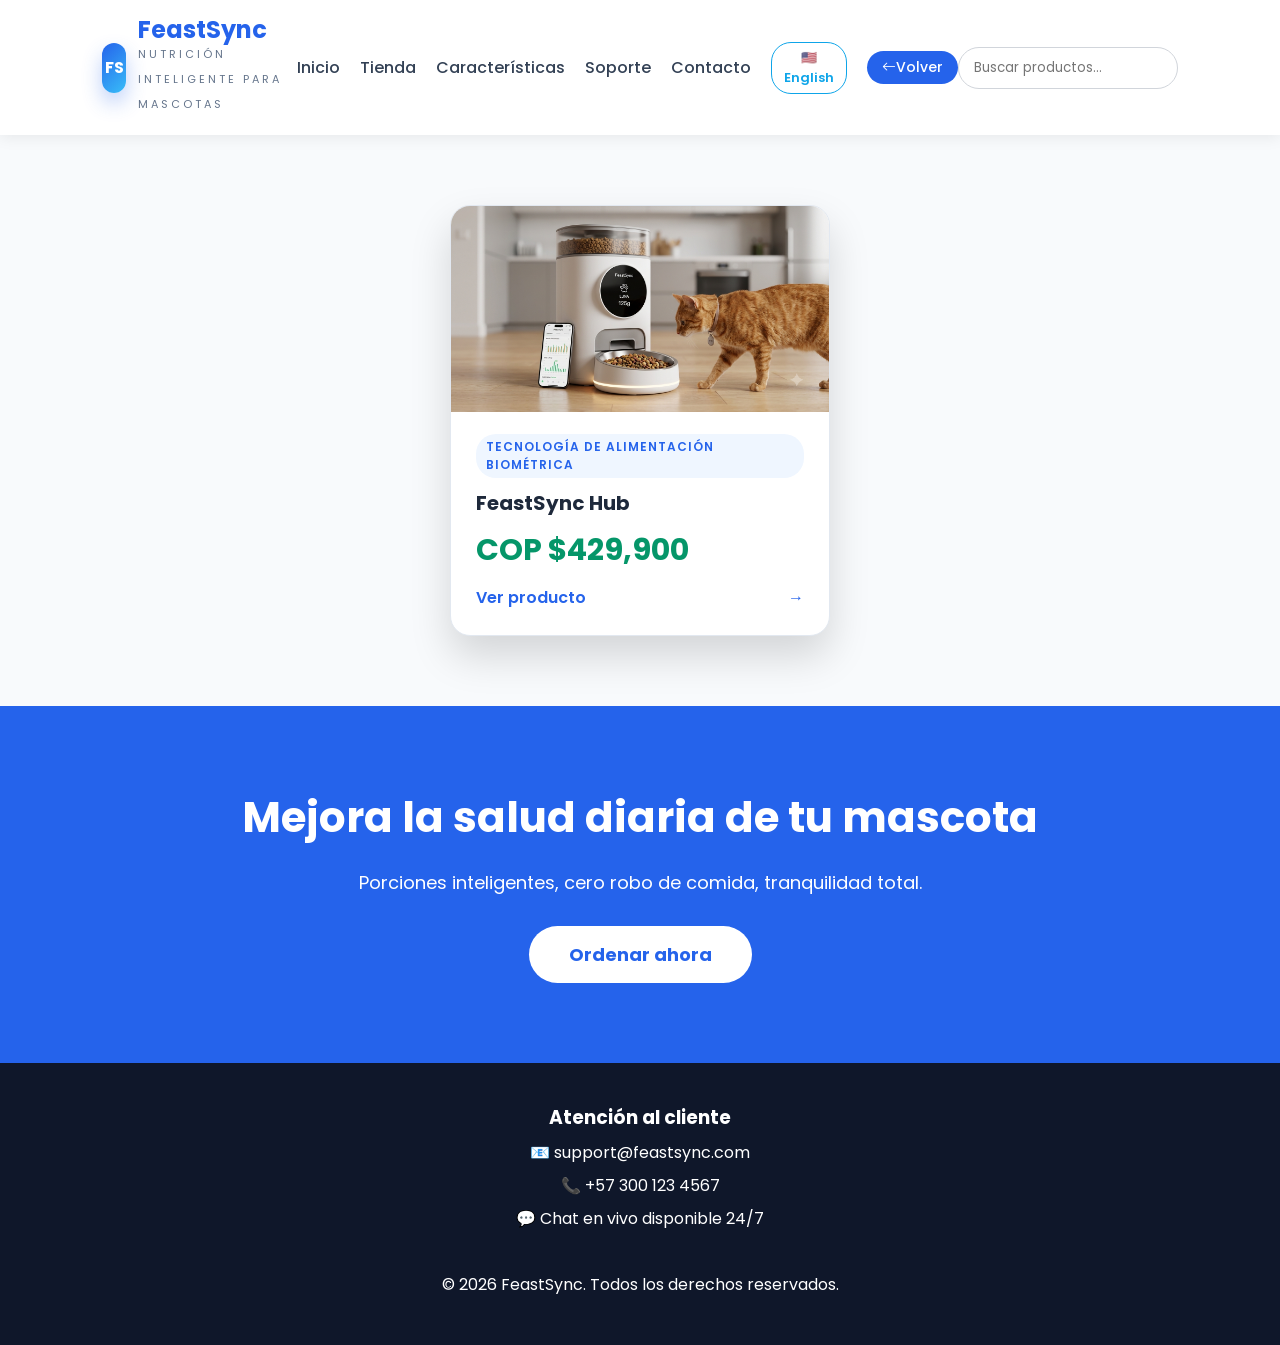
==== paginaingles/index.html @ 4052aabf "feat: add initial portfolio website" ====
<!DOCTYPE html>
<html lang="es">
<head>
<meta charset="UTF-8">
<meta name="viewport" content="width=device-width, initial-scale=1.0">
<title>FeastSync Hub</title>
<link href="https://fonts.googleapis.com/css2?family=Poppins:wght@300;400;600;700&display=swap" rel="stylesheet">
<!-- Bootstrap Icons para mantener coherencia con los iconos bi -->
<link rel="stylesheet" href="https://cdn.jsdelivr.net/npm/bootstrap-icons@1.11.3/font/bootstrap-icons.min.css">
<style>
*{margin:0;padding:0;box-sizing:border-box;font-family:'Poppins',sans-serif}
body{background:#f8fafc;color:#1e293b}
header{display:flex;justify-content:space-between;align-items:center;padding:20px 8%;background:#fff;box-shadow:0 2px 15px rgba(0,0,0,.08);position:sticky;top:0;z-index:100}
.logo{display:flex;align-items:center;gap:12px}
.logo-icon{width:50px;height:50px;border-radius:15px;background:linear-gradient(135deg,#2563eb,#38bdf8);display:flex;justify-content:center;align-items:center;color:#fff;font-weight:bold;font-size:16px;box-shadow:0 10px 20px rgba(37,99,235,.3)}
.logo-text h2{font-size:24px;color:#2563eb;line-height:20px}.logo-text span{font-size:11px;letter-spacing:3px;color:#64748b}
nav{display:flex;align-items:center;gap:20px}
nav a{text-decoration:none;color:#334155;font-weight:500}nav a:hover{color:#2563eb}
.btn-lang{background:transparent;border:1px solid #0ea5e9;color:#0ea5e9;padding:5px 12px;border-radius:20px;font-size:13px;font-weight:600;cursor:pointer;transition:.2s}
.btn-lang:hover{background:#0ea5e9;color:#fff}
.btn-return{background:#2563eb;color:#fff!important;padding:6px 15px;border-radius:20px;font-size:14px;display:inline-flex;align-items:center}
.btn-return:hover{background:#1d4ed8!important}
.search-box input{padding:10px 15px;border-radius:30px;border:1px solid #d1d5db;outline:none;width:220px}
.hero{display:flex;justify-content:center;align-items:center;padding:70px 8%;gap:50px}
.hero-copy{max-width:650px}.hero h1{font-size:55px;margin-bottom:20px;line-height:65px}.hero h1 span{color:#2563eb}
.hero p{font-size:18px;line-height:32px;margin-bottom:30px;color:#64748b}
.product-card{display:block;width:100%;max-width:380px;background:#fff;border-radius:20px;box-shadow:0 20px 40px rgba(0,0,0,.15);text-decoration:none;color:inherit;overflow:hidden;border:1px solid #e2e8f0;transition:.3s}
.product-card:hover{transform:translateY(-8px);box-shadow:0 25px 45px rgba(37,99,235,.25);border-color:#2563eb}
.product-card img{width:100%;display:block}.product-card-body{padding:22px 25px 25px}
.tag{display:inline-block;font-size:12px;letter-spacing:1px;color:#2563eb;background:#eff6ff;padding:4px 10px;border-radius:20px;margin-bottom:10px;font-weight:600}
.product-card-body h3{font-size:20px;margin-bottom:6px}.price{font-size:30px;font-weight:bold;color:#059669;margin:10px 0 12px}
.cta-line{display:flex;justify-content:space-between;align-items:center;color:#2563eb;font-weight:600}
.features{padding:80px 8%;background:#fff}.features-title{text-align:center;font-size:40px;margin-bottom:50px}
.cards{display:grid;grid-template-columns:repeat(auto-fit,minmax(280px,1fr));gap:25px}.card{background:#f8fafc;padding:30px;border-radius:20px;border:1px solid #e2e8f0;transition:.3s}
.card:hover{transform:translateY(-8px);box-shadow:0 15px 25px rgba(0,0,0,.1)}.icon{font-size:40px;margin-bottom:15px}.card h3{margin-bottom:15px}
.cta{padding:80px 8%;text-align:center;background:#2563eb;color:#fff}.cta h2{font-size:42px;margin-bottom:20px}.cta p{font-size:18px;margin-bottom:30px}
.cta a{display:inline-block;padding:15px 40px;background:#fff;color:#2563eb;font-size:18px;border-radius:50px;text-decoration:none;font-weight:bold}
footer{background:#0f172a;color:#fff;padding:40px;text-align:center}footer p{margin:8px 0}
@media(max-width:900px){.hero{flex-direction:column;text-align:center}.hero h1{font-size:42px;line-height:50px}header{flex-direction:column;gap:20px}nav{flex-wrap:wrap;justify-content:center}}
</style>
</head>
<body>

<header>
  <div class="logo">
    <div class="logo-icon">FS</div>
    <div class="logo-text">
      <h2>FeastSync</h2>
      <span data-es="NUTRICIÓN INTELIGENTE PARA MASCOTAS" data-en="SMART PET NUTRITION">NUTRICIÓN INTELIGENTE PARA MASCOTAS</span>
    </div>
  </div>
  
  <nav>
    <a href="index.html" data-es="Inicio" data-en="Home">Inicio</a>
    <a href="producto.html" data-es="Tienda" data-en="Shop">Tienda</a>
    <a href="producto.html#features" data-es="Características" data-en="Features">Características</a>
    <a href="#" data-es="Soporte" data-en="Support">Soporte</a>
    <a href="#" data-es="Contacto" data-en="Contact">Contacto</a>
    
    <!-- Botón de idioma -->
    <button id="btnIdioma" class="btn-lang">🇺🇸 English</button>

    <!-- Botón volver -->
    <a class="nav-link btn-return" href="../index.php#trabajos">
      <i class="bi bi-arrow-left me-1"></i> <span data-es="Volver" data-en="Return">Volver</span>
    </a>
  </nav>

  <div class="search-box">
    <input type="text" id="inputBuscar" placeholder="Buscar productos..." data-es-placeholder="Buscar productos..." data-en-placeholder="Search products...">
  </div>
</header>

<section class="hero">
  <a class="product-card" href="producto.html">
    <img src="img/comedorcat.png" alt="FeastSync Hub">
    <div class="product-card-body">
      <span class="tag" data-es="TECNOLOGÍA DE ALIMENTACIÓN BIOMÉTRICA" data-en="BIOMETRIC FEEDING TECH">TECNOLOGÍA DE ALIMENTACIÓN BIOMÉTRICA</span>
      <h3>FeastSync Hub</h3>
      <div class="price">COP $429,900</div>
      <div class="cta-line">
        <span data-es="Ver producto" data-en="View product">Ver producto</span>
        <span>&rarr;</span>
      </div>
    </div>
  </a>
</section>

<section class="cta">
  <h2 data-es="Mejora la salud diaria de tu mascota" data-en="Upgrade Your Pet's Daily Health">Mejora la salud diaria de tu mascota</h2>
  <p data-es="Porciones inteligentes, cero robo de comida, tranquilidad total." data-en="Smart portions, zero food stealing, total peace of mind.">Porciones inteligentes, cero robo de comida, tranquilidad total.</p>
  <a href="producto.html" data-es="Ordenar ahora" data-en="Order Now">Ordenar ahora</a>
</section>

<footer>
  <h3 data-es="Atención al cliente" data-en="Customer Service">Atención al cliente</h3>
  <p>📧 support@feastsync.com</p>
  <p>📞 +57 300 123 4567</p>
  <p data-es="💬 Chat en vivo disponible 24/7" data-en="💬 Live Chat Available 24/7">💬 Chat en vivo disponible 24/7</p>
  <br>
  <p data-es="© 2026 FeastSync. Todos los derechos reservados." data-en="© 2026 FeastSync. All Rights Reserved.">© 2026 FeastSync. Todos los derechos reservados.</p>
</footer>

<script>
let idiomaActual = "es";

document.getElementById("btnIdioma").addEventListener("click", function () {
    const elementos = document.querySelectorAll("[data-es][data-en]");
    const inputBuscar = document.getElementById("inputBuscar");

    if (idiomaActual === "es") {
        elementos.forEach(elemento => {
            elemento.textContent = elemento.getAttribute("data-en");
        });
        if (inputBuscar) {
            inputBuscar.placeholder = inputBuscar.getAttribute("data-en-placeholder");
        }
        this.innerHTML = "🇨🇴 Español";
        idiomaActual = "en";
    } else {
        elementos.forEach(elemento => {
            elemento.textContent = elemento.getAttribute("data-es");
        });
        if (inputBuscar) {
            inputBuscar.placeholder = inputBuscar.getAttribute("data-es-placeholder");
        }
        this.innerHTML = "🇺🇸 English";
        idiomaActual = "es";
    }
});
</script>

</body>
</html>
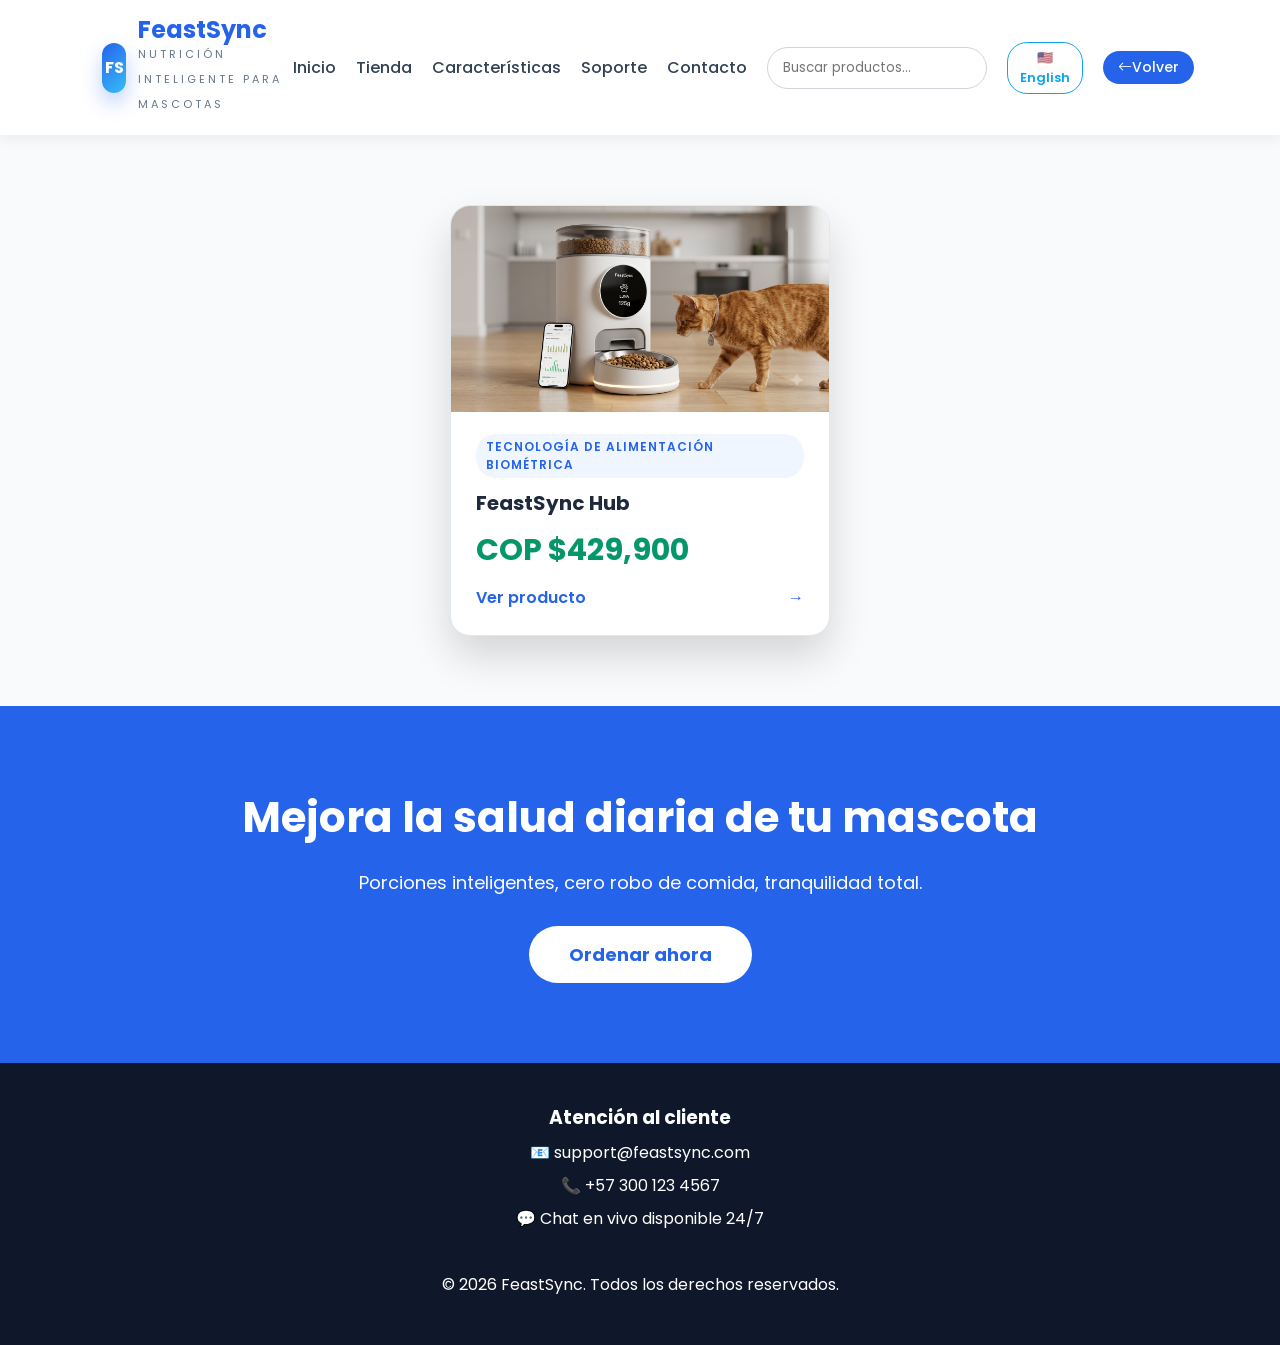
==== commit 90d2cc1a: "refactor(Layout/, pageingles/, index.html, contacver.php and proyect.php): simplify record query log" ====
--- a/paginaingles/index.html
+++ b/paginaingles/index.html
@@ -56,19 +56,22 @@
     <a href="producto.html#features" data-es="Características" data-en="Features">Características</a>
     <a href="#" data-es="Soporte" data-en="Support">Soporte</a>
     <a href="#" data-es="Contacto" data-en="Contact">Contacto</a>
-    
+
+    <div class="search-box">
+    <input type="text" id="inputBuscar" placeholder="Buscar productos..." data-es-placeholder="Buscar productos..." data-en-placeholder="Search products...">
+  </div>
+
+
     <!-- Botón de idioma -->
     <button id="btnIdioma" class="btn-lang">🇺🇸 English</button>
 
     <!-- Botón volver -->
-    <a class="nav-link btn-return" href="../index.php#trabajos">
+    <a class="nav-link btn-return" href="../index.html#trabajos">
       <i class="bi bi-arrow-left me-1"></i> <span data-es="Volver" data-en="Return">Volver</span>
     </a>
   </nav>
 
-  <div class="search-box">
-    <input type="text" id="inputBuscar" placeholder="Buscar productos..." data-es-placeholder="Buscar productos..." data-en-placeholder="Search products...">
-  </div>
+  
 </header>
 
 <section class="hero">
